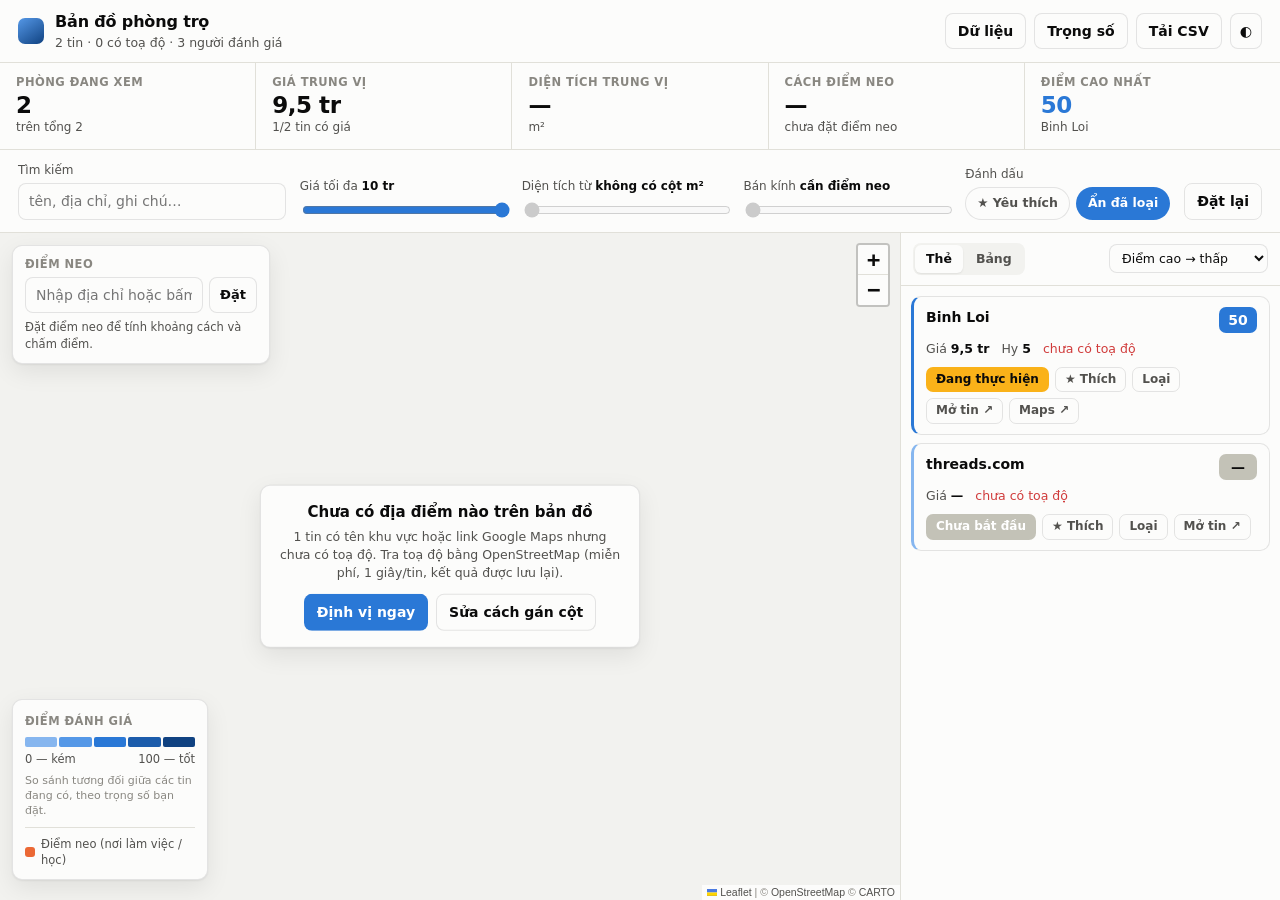
==== index.html @ b12660fa "Thêm giao diện bản đồ so sánh phòng trọ Dựng một trang tĩnh để xem và đánh giá các tin trong bảng th" ====
<!DOCTYPE html>
<html lang="vi" data-theme="auto">
<head>
<meta charset="utf-8">
<meta name="viewport" content="width=device-width, initial-scale=1">
<title>Bản đồ phòng trọ — so sánh &amp; đánh giá</title>
<link rel="stylesheet" href="vendor/leaflet/leaflet.css">
<link rel="stylesheet" href="assets/style.css">
</head>
<body>

<header class="topbar">
  <div class="brand">
    <span class="brand-mark" aria-hidden="true"></span>
    <div>
      <h1>Bản đồ phòng trọ</h1>
      <p class="brand-sub" id="datasetLine">Chưa có dữ liệu — mở “Dữ liệu” để dán từ Google Sheets</p>
    </div>
  </div>
  <div class="topbar-actions">
    <button class="btn" id="btnData" type="button">Dữ liệu</button>
    <button class="btn" id="btnWeights" type="button">Trọng số</button>
    <button class="btn" id="btnExport" type="button">Tải CSV</button>
    <button class="btn btn-icon" id="btnTheme" type="button" title="Sáng / tối" aria-label="Đổi nền sáng tối">◐</button>
  </div>
</header>

<!-- ───────── Stat tiles ───────── -->
<section class="tiles" id="tiles" aria-label="Tổng quan">
  <div class="tile"><span class="tile-label">Phòng đang xem</span><span class="tile-value" id="statCount">—</span><span class="tile-foot" id="statCountFoot">trên tổng 0</span></div>
  <div class="tile"><span class="tile-label">Giá trung vị</span><span class="tile-value" id="statPrice">—</span><span class="tile-foot" id="statPriceFoot">mỗi tháng</span></div>
  <div class="tile"><span class="tile-label">Diện tích trung vị</span><span class="tile-value" id="statArea">—</span><span class="tile-foot">m²</span></div>
  <div class="tile"><span class="tile-label">Cách điểm neo</span><span class="tile-value" id="statDist">—</span><span class="tile-foot" id="statDistFoot">chưa đặt điểm neo</span></div>
  <div class="tile tile-hero"><span class="tile-label">Điểm cao nhất</span><span class="tile-value" id="statBest">—</span><span class="tile-foot" id="statBestFoot">—</span></div>
</section>

<!-- ───────── Filter row ───────── -->
<section class="filters" aria-label="Bộ lọc">
  <label class="field field-search">
    <span>Tìm kiếm</span>
    <input type="search" id="fSearch" placeholder="tên, địa chỉ, ghi chú…" autocomplete="off">
  </label>
  <label class="field">
    <span>Giá tối đa <b id="fPriceOut">—</b></span>
    <input type="range" id="fPrice" min="0" max="100" value="100">
  </label>
  <label class="field">
    <span>Diện tích từ <b id="fAreaOut">—</b></span>
    <input type="range" id="fArea" min="0" max="100" value="0">
  </label>
  <label class="field">
    <span>Bán kính <b id="fRadiusOut">không giới hạn</b></span>
    <input type="range" id="fRadius" min="0" max="30" step="0.5" value="0">
  </label>
  <div class="field field-chips">
    <span>Đánh dấu</span>
    <div class="chips">
      <button class="chip" id="fFav" type="button" aria-pressed="false">★ Yêu thích</button>
      <button class="chip" id="fHideOut" type="button" aria-pressed="true">Ẩn đã loại</button>
    </div>
  </div>
  <button class="btn btn-quiet" id="btnReset" type="button">Đặt lại</button>
</section>

<!-- ───────── Main ───────── -->
<main class="layout">
  <div class="map-wrap">
    <div id="map" role="application" aria-label="Bản đồ các phòng trọ"></div>

    <div class="map-empty" id="mapEmpty" hidden>
      <b>Chưa có địa điểm nào trên bản đồ</b>
      <p><span id="mapEmptyCount">0</span> tin có tên khu vực hoặc link Google Maps nhưng chưa có toạ độ. Tra toạ độ bằng OpenStreetMap (miễn phí, 1 giây/tin, kết quả được lưu lại).</p>
      <div class="row-gap">
        <button class="btn btn-primary" id="btnGeocode2" type="button">Định vị ngay</button>
        <button class="btn" id="btnOpenData" type="button">Sửa cách gán cột</button>
      </div>
    </div>

    <div class="map-panel map-legend" aria-hidden="false">
      <span class="legend-title">Điểm đánh giá</span>
      <div class="legend-scale" id="legendScale"></div>
      <div class="legend-ends"><span>0 — kém</span><span>100 — tốt</span></div>
      <p class="legend-fine">So sánh tương đối giữa các tin đang có, theo trọng số bạn đặt.</p>
      <div class="legend-note"><span class="legend-anchor" aria-hidden="true"></span> Điểm neo (nơi làm việc / học)</div>
    </div>

    <div class="map-panel map-anchor">
      <label class="anchor-label" for="anchorInput">Điểm neo</label>
      <div class="anchor-row">
        <input id="anchorInput" type="text" placeholder="Nhập địa chỉ hoặc bấm vào bản đồ">
        <button class="btn btn-sm" id="btnAnchor" type="button">Đặt</button>
      </div>
      <p class="anchor-hint" id="anchorHint">Đặt điểm neo để tính khoảng cách và chấm điểm.</p>
    </div>
  </div>

  <aside class="side" aria-label="Danh sách phòng">
    <div class="side-head">
      <div class="tabs" role="tablist">
        <button class="tab is-on" id="tabCards" role="tab" aria-selected="true" type="button">Thẻ</button>
        <button class="tab" id="tabTable" role="tab" aria-selected="false" type="button">Bảng</button>
      </div>
      <label class="sort">
        <span class="sr-only">Sắp xếp</span>
        <select id="fSort">
          <option value="score">Điểm cao → thấp</option>
          <option value="price">Giá thấp → cao</option>
          <option value="area">Diện tích lớn → nhỏ</option>
          <option value="dist">Gần điểm neo nhất</option>
        </select>
      </label>
    </div>
    <div class="side-body" id="sideCards"></div>
    <div class="side-body is-hidden" id="sideTable"></div>
  </aside>
</main>

<!-- ───────── Data dialog ───────── -->
<dialog class="sheet" id="dlgData">
  <form method="dialog" class="sheet-x"><button class="btn btn-icon" aria-label="Đóng">✕</button></form>
  <h2>Nạp dữ liệu</h2>
  <p class="muted">Dữ liệu chỉ nằm trong trình duyệt của bạn, không gửi đi đâu.</p>

  <div class="stack">
    <div class="block">
      <h3>1. Dán từ Google Sheets / Excel</h3>
      <p class="muted sm">Chọn vùng dữ liệu kèm dòng tiêu đề → Ctrl&nbsp;C → dán vào đây.</p>
      <textarea id="pasteBox" rows="6" placeholder="Tên	Địa chỉ	Giá	Diện tích&#10;Trọng Nguyên	12 Lê Lợi, Quận 1	3.5tr	20"></textarea>
      <button class="btn btn-primary" id="btnPaste" type="button">Nạp dữ liệu đã dán</button>
    </div>

    <div class="block">
      <h3>2. Hoặc tải file</h3>
      <input type="file" id="fileInput" accept=".csv,.tsv,.txt,.xlsx,.xls">
      <p class="muted sm">Hỗ trợ .csv, .tsv, .xlsx, .xls</p>
    </div>

    <div class="block">
      <h3>3. Hoặc link Google Sheets đã publish</h3>
      <p class="muted sm">Trong Sheets: <b>Tệp → Chia sẻ → Xuất bản lên web → CSV</b>, rồi dán link vào đây. Link <code>/htmlview</code> hay <code>/edit</code> thường bị trình duyệt chặn (CORS).</p>
      <div class="anchor-row">
        <input type="url" id="urlInput" placeholder="https://docs.google.com/spreadsheets/d/e/…/pub?output=csv">
        <button class="btn btn-sm" id="btnUrl" type="button">Nạp</button>
      </div>
    </div>

    <p class="status" id="dataStatus" role="status"></p>

    <div class="block" id="mapBlock" hidden>
      <h3>Gán cột</h3>
      <p class="muted sm">Đã tự nhận; sửa lại nếu chưa đúng.</p>
      <div class="map-grid" id="mapGrid"></div>
      <div class="row-gap">
        <button class="btn btn-primary" id="btnApplyMap" type="button">Áp dụng</button>
        <button class="btn" id="btnGeocode" type="button">Định vị địa chỉ còn thiếu</button>
      </div>
      <p class="status" id="geoStatus" role="status"></p>
    </div>

    <div class="block">
      <h3>Chưa có dữ liệu?</h3>
      <button class="btn" id="btnSample" type="button">Nạp 12 phòng mẫu (TP.HCM)</button>
    </div>
  </div>
</dialog>

<!-- ───────── Weights dialog ───────── -->
<dialog class="sheet sheet-sm" id="dlgWeights">
  <form method="dialog" class="sheet-x"><button class="btn btn-icon" aria-label="Đóng">✕</button></form>
  <h2>Bạn coi trọng điều gì?</h2>
  <p class="muted">Điểm 0–100 được tính từ các tiêu chí dưới đây, so sánh tương đối giữa các phòng trong danh sách.</p>
  <div class="stack" id="weightGrid"></div>
  <button class="btn btn-quiet" id="btnWeightReset" type="button">Về mặc định</button>
</dialog>

<script src="vendor/leaflet/leaflet.js"></script>
<script src="vendor/papaparse.min.js"></script>
<script src="vendor/xlsx.full.min.js"></script>
<script src="data/dataset.js"></script>
<script src="assets/app.js"></script>
</body>
</html>
---- vendor/leaflet/leaflet.css ----
/* required styles */

.leaflet-pane,
.leaflet-tile,
.leaflet-marker-icon,
.leaflet-marker-shadow,
.leaflet-tile-container,
.leaflet-pane > svg,
.leaflet-pane > canvas,
.leaflet-zoom-box,
.leaflet-image-layer,
.leaflet-layer {
	position: absolute;
	left: 0;
	top: 0;
	}
.leaflet-container {
	overflow: hidden;
	}
.leaflet-tile,
.leaflet-marker-icon,
.leaflet-marker-shadow {
	-webkit-user-select: none;
	   -moz-user-select: none;
	        user-select: none;
	  -webkit-user-drag: none;
	}
/* Prevents IE11 from highlighting tiles in blue */
.leaflet-tile::selection {
	background: transparent;
}
/* Safari renders non-retina tile on retina better with this, but Chrome is worse */
.leaflet-safari .leaflet-tile {
	image-rendering: -webkit-optimize-contrast;
	}
/* hack that prevents hw layers "stretching" when loading new tiles */
.leaflet-safari .leaflet-tile-container {
	width: 1600px;
	height: 1600px;
	-webkit-transform-origin: 0 0;
	}
.leaflet-marker-icon,
.leaflet-marker-shadow {
	display: block;
	}
/* .leaflet-container svg: reset svg max-width decleration shipped in Joomla! (joomla.org) 3.x */
/* .leaflet-container img: map is broken in FF if you have max-width: 100% on tiles */
.leaflet-container .leaflet-overlay-pane svg {
	max-width: none !important;
	max-height: none !important;
	}
.leaflet-container .leaflet-marker-pane img,
.leaflet-container .leaflet-shadow-pane img,
.leaflet-container .leaflet-tile-pane img,
.leaflet-container img.leaflet-image-layer,
.leaflet-container .leaflet-tile {
	max-width: none !important;
	max-height: none !important;
	width: auto;
	padding: 0;
	}

.leaflet-container img.leaflet-tile {
	/* See: https://bugs.chromium.org/p/chromium/issues/detail?id=600120 */
	mix-blend-mode: plus-lighter;
}

.leaflet-container.leaflet-touch-zoom {
	-ms-touch-action: pan-x pan-y;
	touch-action: pan-x pan-y;
	}
.leaflet-container.leaflet-touch-drag {
	-ms-touch-action: pinch-zoom;
	/* Fallback for FF which doesn't support pinch-zoom */
	touch-action: none;
	touch-action: pinch-zoom;
}
.leaflet-container.leaflet-touch-drag.leaflet-touch-zoom {
	-ms-touch-action: none;
	touch-action: none;
}
.leaflet-container {
	-webkit-tap-highlight-color: transparent;
}
.leaflet-container a {
	-webkit-tap-highlight-color: rgba(51, 181, 229, 0.4);
}
.leaflet-tile {
	filter: inherit;
	visibility: hidden;
	}
.leaflet-tile-loaded {
	visibility: inherit;
	}
.leaflet-zoom-box {
	width: 0;
	height: 0;
	-moz-box-sizing: border-box;
	     box-sizing: border-box;
	z-index: 800;
	}
/* workaround for https://bugzilla.mozilla.org/show_bug.cgi?id=888319 */
.leaflet-overlay-pane svg {
	-moz-user-select: none;
	}

.leaflet-pane         { z-index: 400; }

.leaflet-tile-pane    { z-index: 200; }
.leaflet-overlay-pane { z-index: 400; }
.leaflet-shadow-pane  { z-index: 500; }
.leaflet-marker-pane  { z-index: 600; }
.leaflet-tooltip-pane   { z-index: 650; }
.leaflet-popup-pane   { z-index: 700; }

.leaflet-map-pane canvas { z-index: 100; }
.leaflet-map-pane svg    { z-index: 200; }

.leaflet-vml-shape {
	width: 1px;
	height: 1px;
	}
.lvml {
	behavior: url(#default#VML);
	display: inline-block;
	position: absolute;
	}


/* control positioning */

.leaflet-control {
	position: relative;
	z-index: 800;
	pointer-events: visiblePainted; /* IE 9-10 doesn't have auto */
	pointer-events: auto;
	}
.leaflet-top,
.leaflet-bottom {
	position: absolute;
	z-index: 1000;
	pointer-events: none;
	}
.leaflet-top {
	top: 0;
	}
.leaflet-right {
	right: 0;
	}
.leaflet-bottom {
	bottom: 0;
	}
.leaflet-left {
	left: 0;
	}
.leaflet-control {
	float: left;
	clear: both;
	}
.leaflet-right .leaflet-control {
	float: right;
	}
.leaflet-top .leaflet-control {
	margin-top: 10px;
	}
.leaflet-bottom .leaflet-control {
	margin-bottom: 10px;
	}
.leaflet-left .leaflet-control {
	margin-left: 10px;
	}
.leaflet-right .leaflet-control {
	margin-right: 10px;
	}


/* zoom and fade animations */

.leaflet-fade-anim .leaflet-popup {
	opacity: 0;
	-webkit-transition: opacity 0.2s linear;
	   -moz-transition: opacity 0.2s linear;
	        transition: opacity 0.2s linear;
	}
.leaflet-fade-anim .leaflet-map-pane .leaflet-popup {
	opacity: 1;
	}
.leaflet-zoom-animated {
	-webkit-transform-origin: 0 0;
	    -ms-transform-origin: 0 0;
	        transform-origin: 0 0;
	}
svg.leaflet-zoom-animated {
	will-change: transform;
}

.leaflet-zoom-anim .leaflet-zoom-animated {
	-webkit-transition: -webkit-transform 0.25s cubic-bezier(0,0,0.25,1);
	   -moz-transition:    -moz-transform 0.25s cubic-bezier(0,0,0.25,1);
	        transition:         transform 0.25s cubic-bezier(0,0,0.25,1);
	}
.leaflet-zoom-anim .leaflet-tile,
.leaflet-pan-anim .leaflet-tile {
	-webkit-transition: none;
	   -moz-transition: none;
	        transition: none;
	}

.leaflet-zoom-anim .leaflet-zoom-hide {
	visibility: hidden;
	}


/* cursors */

.leaflet-interactive {
	cursor: pointer;
	}
.leaflet-grab {
	cursor: -webkit-grab;
	cursor:    -moz-grab;
	cursor:         grab;
	}
.leaflet-crosshair,
.leaflet-crosshair .leaflet-interactive {
	cursor: crosshair;
	}
.leaflet-popup-pane,
.leaflet-control {
	cursor: auto;
	}
.leaflet-dragging .leaflet-grab,
.leaflet-dragging .leaflet-grab .leaflet-interactive,
.leaflet-dragging .leaflet-marker-draggable {
	cursor: move;
	cursor: -webkit-grabbing;
	cursor:    -moz-grabbing;
	cursor:         grabbing;
	}

/* marker & overlays interactivity */
.leaflet-marker-icon,
.leaflet-marker-shadow,
.leaflet-image-layer,
.leaflet-pane > svg path,
.leaflet-tile-container {
	pointer-events: none;
	}

.leaflet-marker-icon.leaflet-interactive,
.leaflet-image-layer.leaflet-interactive,
.leaflet-pane > svg path.leaflet-interactive,
svg.leaflet-image-layer.leaflet-interactive path {
	pointer-events: visiblePainted; /* IE 9-10 doesn't have auto */
	pointer-events: auto;
	}

/* visual tweaks */

.leaflet-container {
	background: #ddd;
	outline-offset: 1px;
	}
.leaflet-container a {
	color: #0078A8;
	}
.leaflet-zoom-box {
	border: 2px dotted #38f;
	background: rgba(255,255,255,0.5);
	}


/* general typography */
.leaflet-container {
	font-family: "Helvetica Neue", Arial, Helvetica, sans-serif;
	font-size: 12px;
	font-size: 0.75rem;
	line-height: 1.5;
	}


/* general toolbar styles */

.leaflet-bar {
	box-shadow: 0 1px 5px rgba(0,0,0,0.65);
	border-radius: 4px;
	}
.leaflet-bar a {
	background-color: #fff;
	border-bottom: 1px solid #ccc;
	width: 26px;
	height: 26px;
	line-height: 26px;
	display: block;
	text-align: center;
	text-decoration: none;
	color: black;
	}
.leaflet-bar a,
.leaflet-control-layers-toggle {
	background-position: 50% 50%;
	background-repeat: no-repeat;
	display: block;
	}
.leaflet-bar a:hover,
.leaflet-bar a:focus {
	background-color: #f4f4f4;
	}
.leaflet-bar a:first-child {
	border-top-left-radius: 4px;
	border-top-right-radius: 4px;
	}
.leaflet-bar a:last-child {
	border-bottom-left-radius: 4px;
	border-bottom-right-radius: 4px;
	border-bottom: none;
	}
.leaflet-bar a.leaflet-disabled {
	cursor: default;
	background-color: #f4f4f4;
	color: #bbb;
	}

.leaflet-touch .leaflet-bar a {
	width: 30px;
	height: 30px;
	line-height: 30px;
	}
.leaflet-touch .leaflet-bar a:first-child {
	border-top-left-radius: 2px;
	border-top-right-radius: 2px;
	}
.leaflet-touch .leaflet-bar a:last-child {
	border-bottom-left-radius: 2px;
	border-bottom-right-radius: 2px;
	}

/* zoom control */

.leaflet-control-zoom-in,
.leaflet-control-zoom-out {
	font: bold 18px 'Lucida Console', Monaco, monospace;
	text-indent: 1px;
	}

.leaflet-touch .leaflet-control-zoom-in, .leaflet-touch .leaflet-control-zoom-out  {
	font-size: 22px;
	}


/* layers control */

.leaflet-control-layers {
	box-shadow: 0 1px 5px rgba(0,0,0,0.4);
	background: #fff;
	border-radius: 5px;
	}
.leaflet-control-layers-toggle {
	background-image: url(images/layers.png);
	width: 36px;
	height: 36px;
	}
.leaflet-retina .leaflet-control-layers-toggle {
	background-image: url(images/layers-2x.png);
	background-size: 26px 26px;
	}
.leaflet-touch .leaflet-control-layers-toggle {
	width: 44px;
	height: 44px;
	}
.leaflet-control-layers .leaflet-control-layers-list,
.leaflet-control-layers-expanded .leaflet-control-layers-toggle {
	display: none;
	}
.leaflet-control-layers-expanded .leaflet-control-layers-list {
	display: block;
	position: relative;
	}
.leaflet-control-layers-expanded {
	padding: 6px 10px 6px 6px;
	color: #333;
	background: #fff;
	}
.leaflet-control-layers-scrollbar {
	overflow-y: scroll;
	overflow-x: hidden;
	padding-right: 5px;
	}
.leaflet-control-layers-selector {
	margin-top: 2px;
	position: relative;
	top: 1px;
	}
.leaflet-control-layers label {
	display: block;
	font-size: 13px;
	font-size: 1.08333em;
	}
.leaflet-control-layers-separator {
	height: 0;
	border-top: 1px solid #ddd;
	margin: 5px -10px 5px -6px;
	}

/* Default icon URLs */
.leaflet-default-icon-path { /* used only in path-guessing heuristic, see L.Icon.Default */
	background-image: url(images/marker-icon.png);
	}


/* attribution and scale controls */

.leaflet-container .leaflet-control-attribution {
	background: #fff;
	background: rgba(255, 255, 255, 0.8);
	margin: 0;
	}
.leaflet-control-attribution,
.leaflet-control-scale-line {
	padding: 0 5px;
	color: #333;
	line-height: 1.4;
	}
.leaflet-control-attribution a {
	text-decoration: none;
	}
.leaflet-control-attribution a:hover,
.leaflet-control-attribution a:focus {
	text-decoration: underline;
	}
.leaflet-attribution-flag {
	display: inline !important;
	vertical-align: baseline !important;
	width: 1em;
	height: 0.6669em;
	}
.leaflet-left .leaflet-control-scale {
	margin-left: 5px;
	}
.leaflet-bottom .leaflet-control-scale {
	margin-bottom: 5px;
	}
.leaflet-control-scale-line {
	border: 2px solid #777;
	border-top: none;
	line-height: 1.1;
	padding: 2px 5px 1px;
	white-space: nowrap;
	-moz-box-sizing: border-box;
	     box-sizing: border-box;
	background: rgba(255, 255, 255, 0.8);
	text-shadow: 1px 1px #fff;
	}
.leaflet-control-scale-line:not(:first-child) {
	border-top: 2px solid #777;
	border-bottom: none;
	margin-top: -2px;
	}
.leaflet-control-scale-line:not(:first-child):not(:last-child) {
	border-bottom: 2px solid #777;
	}

.leaflet-touch .leaflet-control-attribution,
.leaflet-touch .leaflet-control-layers,
.leaflet-touch .leaflet-bar {
	box-shadow: none;
	}
.leaflet-touch .leaflet-control-layers,
.leaflet-touch .leaflet-bar {
	border: 2px solid rgba(0,0,0,0.2);
	background-clip: padding-box;
	}


/* popup */

.leaflet-popup {
	position: absolute;
	text-align: center;
	margin-bottom: 20px;
	}
.leaflet-popup-content-wrapper {
	padding: 1px;
	text-align: left;
	border-radius: 12px;
	}
.leaflet-popup-content {
	margin: 13px 24px 13px 20px;
	line-height: 1.3;
	font-size: 13px;
	font-size: 1.08333em;
	min-height: 1px;
	}
.leaflet-popup-content p {
	margin: 17px 0;
	margin: 1.3em 0;
	}
.leaflet-popup-tip-container {
	width: 40px;
	height: 20px;
	position: absolute;
	left: 50%;
	margin-top: -1px;
	margin-left: -20px;
	overflow: hidden;
	pointer-events: none;
	}
.leaflet-popup-tip {
	width: 17px;
	height: 17px;
	padding: 1px;

	margin: -10px auto 0;
	pointer-events: auto;

	-webkit-transform: rotate(45deg);
	   -moz-transform: rotate(45deg);
	    -ms-transform: rotate(45deg);
	        transform: rotate(45deg);
	}
.leaflet-popup-content-wrapper,
.leaflet-popup-tip {
	background: white;
	color: #333;
	box-shadow: 0 3px 14px rgba(0,0,0,0.4);
	}
.leaflet-container a.leaflet-popup-close-button {
	position: absolute;
	top: 0;
	right: 0;
	border: none;
	text-align: center;
	width: 24px;
	height: 24px;
	font: 16px/24px Tahoma, Verdana, sans-serif;
	color: #757575;
	text-decoration: none;
	background: transparent;
	}
.leaflet-container a.leaflet-popup-close-button:hover,
.leaflet-container a.leaflet-popup-close-button:focus {
	color: #585858;
	}
.leaflet-popup-scrolled {
	overflow: auto;
	}

.leaflet-oldie .leaflet-popup-content-wrapper {
	-ms-zoom: 1;
	}
.leaflet-oldie .leaflet-popup-tip {
	width: 24px;
	margin: 0 auto;

	-ms-filter: "progid:DXImageTransform.Microsoft.Matrix(M11=0.70710678, M12=0.70710678, M21=-0.70710678, M22=0.70710678)";
	filter: progid:DXImageTransform.Microsoft.Matrix(M11=0.70710678, M12=0.70710678, M21=-0.70710678, M22=0.70710678);
	}

.leaflet-oldie .leaflet-control-zoom,
.leaflet-oldie .leaflet-control-layers,
.leaflet-oldie .leaflet-popup-content-wrapper,
.leaflet-oldie .leaflet-popup-tip {
	border: 1px solid #999;
	}


/* div icon */

.leaflet-div-icon {
	background: #fff;
	border: 1px solid #666;
	}


/* Tooltip */
/* Base styles for the element that has a tooltip */
.leaflet-tooltip {
	position: absolute;
	padding: 6px;
	background-color: #fff;
	border: 1px solid #fff;
	border-radius: 3px;
	color: #222;
	white-space: nowrap;
	-webkit-user-select: none;
	-moz-user-select: none;
	-ms-user-select: none;
	user-select: none;
	pointer-events: none;
	box-shadow: 0 1px 3px rgba(0,0,0,0.4);
	}
.leaflet-tooltip.leaflet-interactive {
	cursor: pointer;
	pointer-events: auto;
	}
.leaflet-tooltip-top:before,
.leaflet-tooltip-bottom:before,
.leaflet-tooltip-left:before,
.leaflet-tooltip-right:before {
	position: absolute;
	pointer-events: none;
	border: 6px solid transparent;
	background: transparent;
	content: "";
	}

/* Directions */

.leaflet-tooltip-bottom {
	margin-top: 6px;
}
.leaflet-tooltip-top {
	margin-top: -6px;
}
.leaflet-tooltip-bottom:before,
.leaflet-tooltip-top:before {
	left: 50%;
	margin-left: -6px;
	}
.leaflet-tooltip-top:before {
	bottom: 0;
	margin-bottom: -12px;
	border-top-color: #fff;
	}
.leaflet-tooltip-bottom:before {
	top: 0;
	margin-top: -12px;
	margin-left: -6px;
	border-bottom-color: #fff;
	}
.leaflet-tooltip-left {
	margin-left: -6px;
}
.leaflet-tooltip-right {
	margin-left: 6px;
}
.leaflet-tooltip-left:before,
.leaflet-tooltip-right:before {
	top: 50%;
	margin-top: -6px;
	}
.leaflet-tooltip-left:before {
	right: 0;
	margin-right: -12px;
	border-left-color: #fff;
	}
.leaflet-tooltip-right:before {
	left: 0;
	margin-left: -12px;
	border-right-color: #fff;
	}

/* Printing */

@media print {
	/* Prevent printers from removing background-images of controls. */
	.leaflet-control {
		-webkit-print-color-adjust: exact;
		print-color-adjust: exact;
		}
	}
---- assets/style.css ----
/* ============================================================
   Bản đồ phòng trọ — style
   Palette: validated reference instance (sequential blue ramp
   for the 0–100 score, light + dark both selected).
   ============================================================ */

:root {
  color-scheme: light;
  --plane:        #f9f9f7;
  --surface-1:    #fcfcfb;
  --surface-2:    #f2f2ef;
  --text-1:       #0b0b0b;
  --text-2:       #52514e;
  --muted:        #898781;
  --grid:         #e1e0d9;
  --axis:         #c3c2b7;
  --ring:         rgba(11,11,11,0.10);
  --ring-strong:  rgba(11,11,11,0.22);

  /* score ramp — light mode, ordinal steps 250→650 */
  --s1: #86b6ef;
  --s2: #5598e7;
  --s3: #2a78d6;
  --s4: #1c5cab;
  --s5: #104281;

  --accent:   #2a78d6;
  --good:     #0ca30c;
  --warning:  #fab219;
  --critical: #d03b3b;
  --anchor:   #eb6834;

  --on-fill:  #ffffff;
  --shadow:   0 1px 2px rgba(11,11,11,.06), 0 8px 24px rgba(11,11,11,.08);
  --r:        10px;
  --font:     system-ui, -apple-system, "Segoe UI", sans-serif;
}

@media (prefers-color-scheme: dark) {
  :root:where(:not([data-theme="light"])) {
    color-scheme: dark;
    --plane:       #0d0d0d;
    --surface-1:   #1a1a19;
    --surface-2:   #232322;
    --text-1:      #f0efec;
    --text-2:      #c3c2b7;
    --muted:       #898781;
    --grid:        #2c2c2a;
    --axis:        #383835;
    --ring:        rgba(255,255,255,0.10);
    --ring-strong: rgba(255,255,255,0.24);
    --s1: #cde2fb; --s2: #9ec5f4; --s3: #3987e5; --s4: #256abf; --s5: #184f95;
    --accent:   #3987e5;
    --anchor:   #d95926;
    --shadow:   0 1px 2px rgba(0,0,0,.4), 0 8px 24px rgba(0,0,0,.45);
  }
}
:root[data-theme="dark"] {
  color-scheme: dark;
  --plane:       #0d0d0d;
  --surface-1:   #1a1a19;
  --surface-2:   #232322;
  --text-1:      #f0efec;
  --text-2:      #c3c2b7;
  --muted:       #898781;
  --grid:        #2c2c2a;
  --axis:        #383835;
  --ring:        rgba(255,255,255,0.10);
  --ring-strong: rgba(255,255,255,0.24);
  --s1: #cde2fb; --s2: #9ec5f4; --s3: #3987e5; --s4: #256abf; --s5: #184f95;
  --accent:   #3987e5;
  --anchor:   #d95926;
  --shadow:   0 1px 2px rgba(0,0,0,.4), 0 8px 24px rgba(0,0,0,.45);
}

* { box-sizing: border-box; }
html, body { height: 100%; }
body {
  margin: 0;
  font-family: var(--font);
  background: var(--plane);
  color: var(--text-1);
  font-size: 14px;
  line-height: 1.45;
  display: flex;
  flex-direction: column;
}
h1, h2, h3 { margin: 0; font-weight: 650; letter-spacing: -0.01em; }
.muted { color: var(--text-2); }
.sm { font-size: 12.5px; }
.sr-only {
  position: absolute; width: 1px; height: 1px; overflow: hidden;
  clip: rect(0 0 0 0); white-space: nowrap;
}
code {
  font-family: ui-monospace, SFMono-Regular, Menlo, monospace;
  font-size: .9em; background: var(--surface-2); padding: 1px 4px; border-radius: 4px;
}

/* ───────── buttons & inputs ───────── */
.btn {
  font: inherit; font-weight: 550;
  color: var(--text-1); background: var(--surface-1);
  border: 1px solid var(--ring); border-radius: 8px;
  padding: 7px 12px; cursor: pointer;
  transition: background .12s, border-color .12s, transform .06s;
}
.btn:hover { background: var(--surface-2); border-color: var(--ring-strong); }
.btn:active { transform: translateY(1px); }
.btn:focus-visible { outline: 2px solid var(--accent); outline-offset: 2px; }
.btn-primary { background: var(--accent); color: var(--on-fill); border-color: transparent; }
.btn-primary:hover { background: var(--accent); filter: brightness(1.08); }
.btn-quiet { background: transparent; }
.btn-sm { padding: 5px 10px; font-size: 13px; }
.btn-icon { padding: 7px 9px; line-height: 1; }

input[type="text"], input[type="search"], input[type="url"], select, textarea {
  font: inherit; color: var(--text-1);
  background: var(--surface-1);
  border: 1px solid var(--ring); border-radius: 8px;
  padding: 7px 10px; width: 100%;
}
textarea { resize: vertical; font-family: ui-monospace, Menlo, monospace; font-size: 12.5px; }
input:focus-visible, select:focus-visible, textarea:focus-visible {
  outline: 2px solid var(--accent); outline-offset: 1px; border-color: transparent;
}
input[type="range"] { width: 100%; accent-color: var(--accent); }

/* ───────── topbar ───────── */
.topbar {
  display: flex; align-items: center; justify-content: space-between; gap: 16px;
  padding: 10px 18px;
  background: var(--surface-1);
  border-bottom: 1px solid var(--grid);
}
.brand { display: flex; align-items: center; gap: 11px; min-width: 0; }
.brand h1 { font-size: 16px; }
.brand-sub { margin: 1px 0 0; font-size: 12.5px; color: var(--text-2); }
.brand-mark {
  width: 26px; height: 26px; border-radius: 7px; flex: none;
  background: linear-gradient(145deg, var(--s2), var(--s5));
}
.topbar-actions { display: flex; gap: 8px; flex: none; }

/* ───────── stat tiles ───────── */
.tiles {
  display: grid; gap: 1px;
  grid-template-columns: repeat(auto-fit, minmax(150px, 1fr));
  background: var(--grid);
  border-bottom: 1px solid var(--grid);
}
.tile {
  background: var(--surface-1);
  padding: 11px 16px 12px;
  display: flex; flex-direction: column; gap: 1px;
}
.tile-label { font-size: 11.5px; font-weight: 550; color: var(--muted); text-transform: uppercase; letter-spacing: .04em; }
.tile-value { font-size: 23px; font-weight: 650; letter-spacing: -0.02em; line-height: 1.15; }
.tile-foot { font-size: 12px; color: var(--text-2); }
.tile-hero .tile-value { color: var(--accent); }

/* ───────── filters (one row) ───────── */
.filters {
  display: flex; flex-wrap: wrap; align-items: end; gap: 14px;
  padding: 12px 18px;
  background: var(--surface-1);
  border-bottom: 1px solid var(--grid);
}
.field { display: flex; flex-direction: column; gap: 4px; min-width: 150px; flex: 1 1 150px; }
.field > span { font-size: 12px; color: var(--text-2); }
.field > span b { color: var(--text-1); font-weight: 600; font-variant-numeric: tabular-nums; }
.field-search { flex: 1 1 210px; }
.field-chips { flex: 0 0 auto; }
.chips { display: flex; gap: 6px; }
.chip {
  font: inherit; font-size: 12.5px; font-weight: 550;
  padding: 6px 11px; border-radius: 999px; cursor: pointer;
  background: var(--surface-1); color: var(--text-2);
  border: 1px solid var(--ring);
}
.chip[aria-pressed="true"] { background: var(--accent); color: var(--on-fill); border-color: transparent; }
.chip:focus-visible { outline: 2px solid var(--accent); outline-offset: 2px; }

/* ───────── layout ───────── */
.layout {
  flex: 1; min-height: 0;
  display: grid; grid-template-columns: minmax(0, 1fr) 380px;
}
.map-wrap { position: relative; min-height: 320px; }
#map { position: absolute; inset: 0; background: var(--surface-2); }

.map-panel {
  position: absolute; z-index: 500;
  background: var(--surface-1);
  border: 1px solid var(--ring);
  border-radius: var(--r);
  box-shadow: var(--shadow);
  padding: 10px 12px;
}
.map-empty {
  position: absolute; z-index: 600; left: 50%; top: 50%; transform: translate(-50%, -50%);
  width: min(380px, calc(100% - 32px));
  background: var(--surface-1); border: 1px solid var(--ring); border-radius: var(--r);
  box-shadow: var(--shadow); padding: 16px 18px; text-align: center;
}
.map-empty[hidden] { display: none; }
.map-empty b { display: block; font-size: 15px; margin-bottom: 4px; }
.map-empty p { margin: 0 0 12px; font-size: 12.5px; color: var(--text-2); }
.map-empty .row-gap { justify-content: center; }

.map-legend { left: 12px; bottom: 20px; width: 196px; }
.legend-title { font-size: 11.5px; font-weight: 600; color: var(--muted); text-transform: uppercase; letter-spacing: .04em; }
.legend-scale { display: flex; gap: 2px; margin: 7px 0 4px; }
.legend-scale i { height: 10px; flex: 1; border-radius: 2px; }
.legend-ends { display: flex; justify-content: space-between; font-size: 11.5px; color: var(--text-2); }
.legend-fine { margin: 6px 0 0; font-size: 11px; color: var(--muted); line-height: 1.35; }
.legend-note { margin-top: 8px; padding-top: 8px; border-top: 1px solid var(--grid); font-size: 11.5px; color: var(--text-2); display: flex; align-items: center; gap: 6px; }
.legend-anchor { width: 10px; height: 10px; border-radius: 3px; background: var(--anchor); flex: none; }

.map-anchor { left: 12px; top: 12px; width: 258px; }
.anchor-label { font-size: 11.5px; font-weight: 600; color: var(--muted); text-transform: uppercase; letter-spacing: .04em; display: block; margin-bottom: 5px; }
.anchor-row { display: flex; gap: 6px; }
.anchor-row input { min-width: 0; }
.anchor-row .btn { flex: none; }
.anchor-hint { margin: 6px 0 0; font-size: 11.5px; color: var(--text-2); }

/* ───────── side list ───────── */
.side {
  border-left: 1px solid var(--grid);
  background: var(--surface-1);
  display: flex; flex-direction: column; min-height: 0;
}
.side-head {
  display: flex; align-items: center; justify-content: space-between; gap: 10px;
  padding: 10px 12px; border-bottom: 1px solid var(--grid);
}
.tabs { display: flex; gap: 2px; background: var(--surface-2); padding: 2px; border-radius: 8px; }
.tab {
  font: inherit; font-size: 12.5px; font-weight: 550; color: var(--text-2);
  background: transparent; border: 0; border-radius: 6px; padding: 5px 11px; cursor: pointer;
}
.tab.is-on { background: var(--surface-1); color: var(--text-1); box-shadow: 0 1px 2px rgba(0,0,0,.08); }
.sort select { width: auto; font-size: 12.5px; padding: 5px 8px; }
.side-body { overflow: auto; flex: 1; padding: 10px; }
.side-body.is-hidden { display: none; }

/* cards */
.card {
  background: var(--surface-1);
  border: 1px solid var(--ring); border-left: 3px solid var(--card-accent, var(--axis));
  border-radius: var(--r);
  padding: 10px 12px; margin-bottom: 8px; cursor: pointer;
  transition: border-color .12s, background .12s;
}
.card:hover, .card.is-hot { background: var(--surface-2); border-color: var(--ring-strong); }
.card.is-out { opacity: .5; }
.card-top { display: flex; align-items: start; justify-content: space-between; gap: 8px; }
.card-name { font-weight: 600; font-size: 14px; }
.card-addr { font-size: 12.5px; color: var(--text-2); margin-top: 1px; }
.score {
  flex: none; min-width: 38px; text-align: center;
  font-size: 14px; font-weight: 650; font-variant-numeric: tabular-nums;
  color: var(--on-fill); background: var(--score-bg, var(--axis));
  border-radius: 7px; padding: 3px 6px;
  box-shadow: 0 0 0 2px var(--surface-1);
}
.score.is-pale { color: #0b0b0b; }
.card-facts { display: flex; flex-wrap: wrap; gap: 4px 12px; margin-top: 7px; font-size: 12.5px; }
.card-facts span { color: var(--text-2); }
.card-facts b { color: var(--text-1); font-weight: 600; font-variant-numeric: tabular-nums; }
.card-note { margin-top: 6px; font-size: 12.5px; color: var(--text-2); }
.card-acts { display: flex; flex-wrap: wrap; gap: 6px; margin-top: 9px; }
.mini {
  font: inherit; font-size: 12px; font-weight: 550; cursor: pointer;
  background: transparent; color: var(--text-2);
  border: 1px solid var(--ring); border-radius: 7px; padding: 3px 9px;
  text-decoration: none; white-space: nowrap;
}
.mini:hover { background: var(--surface-2); color: var(--text-1); }
.mini[aria-pressed="true"] { background: var(--warning); color: #0b0b0b; border-color: transparent; }
.mini.is-off[aria-pressed="true"] { background: var(--critical); color: var(--on-fill); }

/* table view */
.tbl { width: 100%; border-collapse: collapse; font-size: 12.5px; }
.tbl th, .tbl td { text-align: left; padding: 6px 8px; border-bottom: 1px solid var(--grid); white-space: nowrap; }
.tbl th { font-size: 11.5px; color: var(--muted); text-transform: uppercase; letter-spacing: .03em; position: sticky; top: 0; background: var(--surface-1); }
.tbl td.num { text-align: right; font-variant-numeric: tabular-nums; }
.tbl tr:hover td { background: var(--surface-2); }

.empty { padding: 28px 16px; text-align: center; color: var(--text-2); }
.empty b { display: block; color: var(--text-1); margin-bottom: 4px; }

/* ───────── markers ───────── */
.pin { background: none !important; border: 0 !important; }
.pin-dot {
  width: 100%; height: 100%; border-radius: 50%;
  box-shadow: 0 0 0 2px var(--surface-1), 0 1px 3px rgba(0,0,0,.35);
  display: grid; place-items: center;
  font-size: 10px; font-weight: 700; color: var(--on-fill);
  font-variant-numeric: tabular-nums;
}
.pin-dot.is-pale { color: #0b0b0b; }
.pin.is-hot .pin-dot { box-shadow: 0 0 0 3px var(--text-1), 0 2px 6px rgba(0,0,0,.4); }
.pin-anchor .pin-dot { background: var(--anchor); border-radius: 5px; }

.leaflet-popup-content-wrapper {
  background: var(--surface-1); color: var(--text-1);
  border-radius: var(--r); box-shadow: var(--shadow);
}
.leaflet-popup-tip { background: var(--surface-1); }
.leaflet-popup-content { margin: 11px 13px; font-family: var(--font); font-size: 13px; }
.pop-name { font-weight: 650; font-size: 14px; }
.pop-addr { color: var(--text-2); font-size: 12.5px; margin-top: 2px; }
.pop-facts { margin-top: 7px; display: grid; grid-template-columns: auto auto; gap: 2px 12px; }
.pop-facts span { color: var(--text-2); font-size: 12.5px; }
.pop-facts b { font-variant-numeric: tabular-nums; }
.leaflet-container a.pop-link { color: var(--accent); font-weight: 550; }
.leaflet-bar a { background: var(--surface-1); color: var(--text-1); border-bottom-color: var(--grid); }
.leaflet-bar a:hover { background: var(--surface-2); color: var(--text-1); }
.leaflet-control-attribution { background: var(--surface-1) !important; color: var(--muted) !important; font-size: 10.5px; }
.leaflet-control-attribution a { color: var(--text-2) !important; }

/* ───────── dialogs ───────── */
.sheet {
  border: 1px solid var(--ring); border-radius: 14px;
  background: var(--surface-1); color: var(--text-1);
  box-shadow: var(--shadow); padding: 22px 24px 24px;
  width: min(640px, calc(100vw - 32px)); max-height: calc(100vh - 64px);
  position: relative;
}
.sheet-sm { width: min(460px, calc(100vw - 32px)); }
.sheet::backdrop { background: rgba(11,11,11,.5); backdrop-filter: blur(2px); }
.sheet h2 { font-size: 18px; margin-bottom: 4px; }
.sheet h3 { font-size: 13px; margin-bottom: 4px; }
.sheet-x { position: absolute; right: 12px; top: 12px; }
.stack { display: flex; flex-direction: column; gap: 18px; margin-top: 16px; }
.block { display: flex; flex-direction: column; gap: 7px; }
.block > .btn { align-self: start; }
.row-gap { display: flex; gap: 8px; flex-wrap: wrap; }
.map-grid { display: grid; grid-template-columns: repeat(auto-fit, minmax(190px, 1fr)); gap: 9px; }
.map-grid label { display: flex; flex-direction: column; gap: 3px; font-size: 12px; color: var(--text-2); }
.status { margin: 0; font-size: 12.5px; color: var(--text-2); min-height: 1.2em; }
.status.is-bad { color: var(--critical); }
.status.is-ok { color: var(--good); }

.wrow { display: flex; flex-direction: column; gap: 4px; }
.wrow-top { display: flex; justify-content: space-between; font-size: 12.5px; }
.wrow-top b { font-variant-numeric: tabular-nums; }
.wrow small { color: var(--muted); font-size: 11.5px; }

/* ───────── responsive ───────── */
@media (max-width: 920px) {
  .layout { grid-template-columns: 1fr; grid-template-rows: 58vh auto; }
  .side { border-left: 0; border-top: 1px solid var(--grid); }
  .map-anchor { width: calc(100% - 24px); max-width: 290px; }
  .tile-value { font-size: 20px; }
}
@media (max-width: 560px) {
  .topbar { flex-wrap: wrap; }
  .map-legend { display: none; }
}
@media print, (forced-colors: active) {
  .map-panel, .topbar-actions, .filters { display: none; }
}
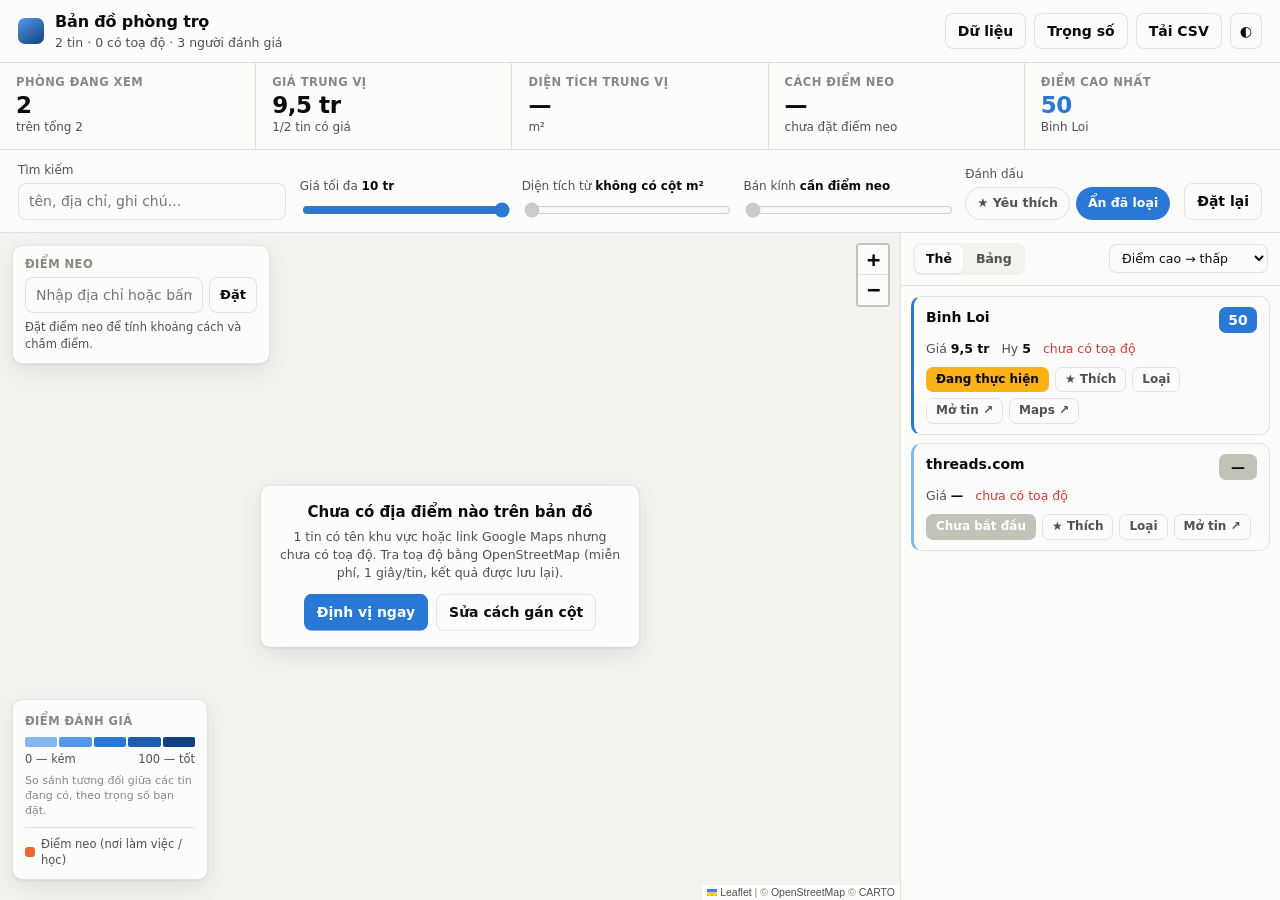
==== commit 716de932: "Gộp thành một file HTML và deploy lên GitHub Pages - tools/build.py nhét CSS, JS, Leaflet, PapaParse" ====
--- a/index.html
+++ b/index.html
@@ -175,7 +175,6 @@
 
 <script src="vendor/leaflet/leaflet.js"></script>
 <script src="vendor/papaparse.min.js"></script>
-<script src="vendor/xlsx.full.min.js"></script>
 <script src="data/dataset.js"></script>
 <script src="assets/app.js"></script>
 </body>
